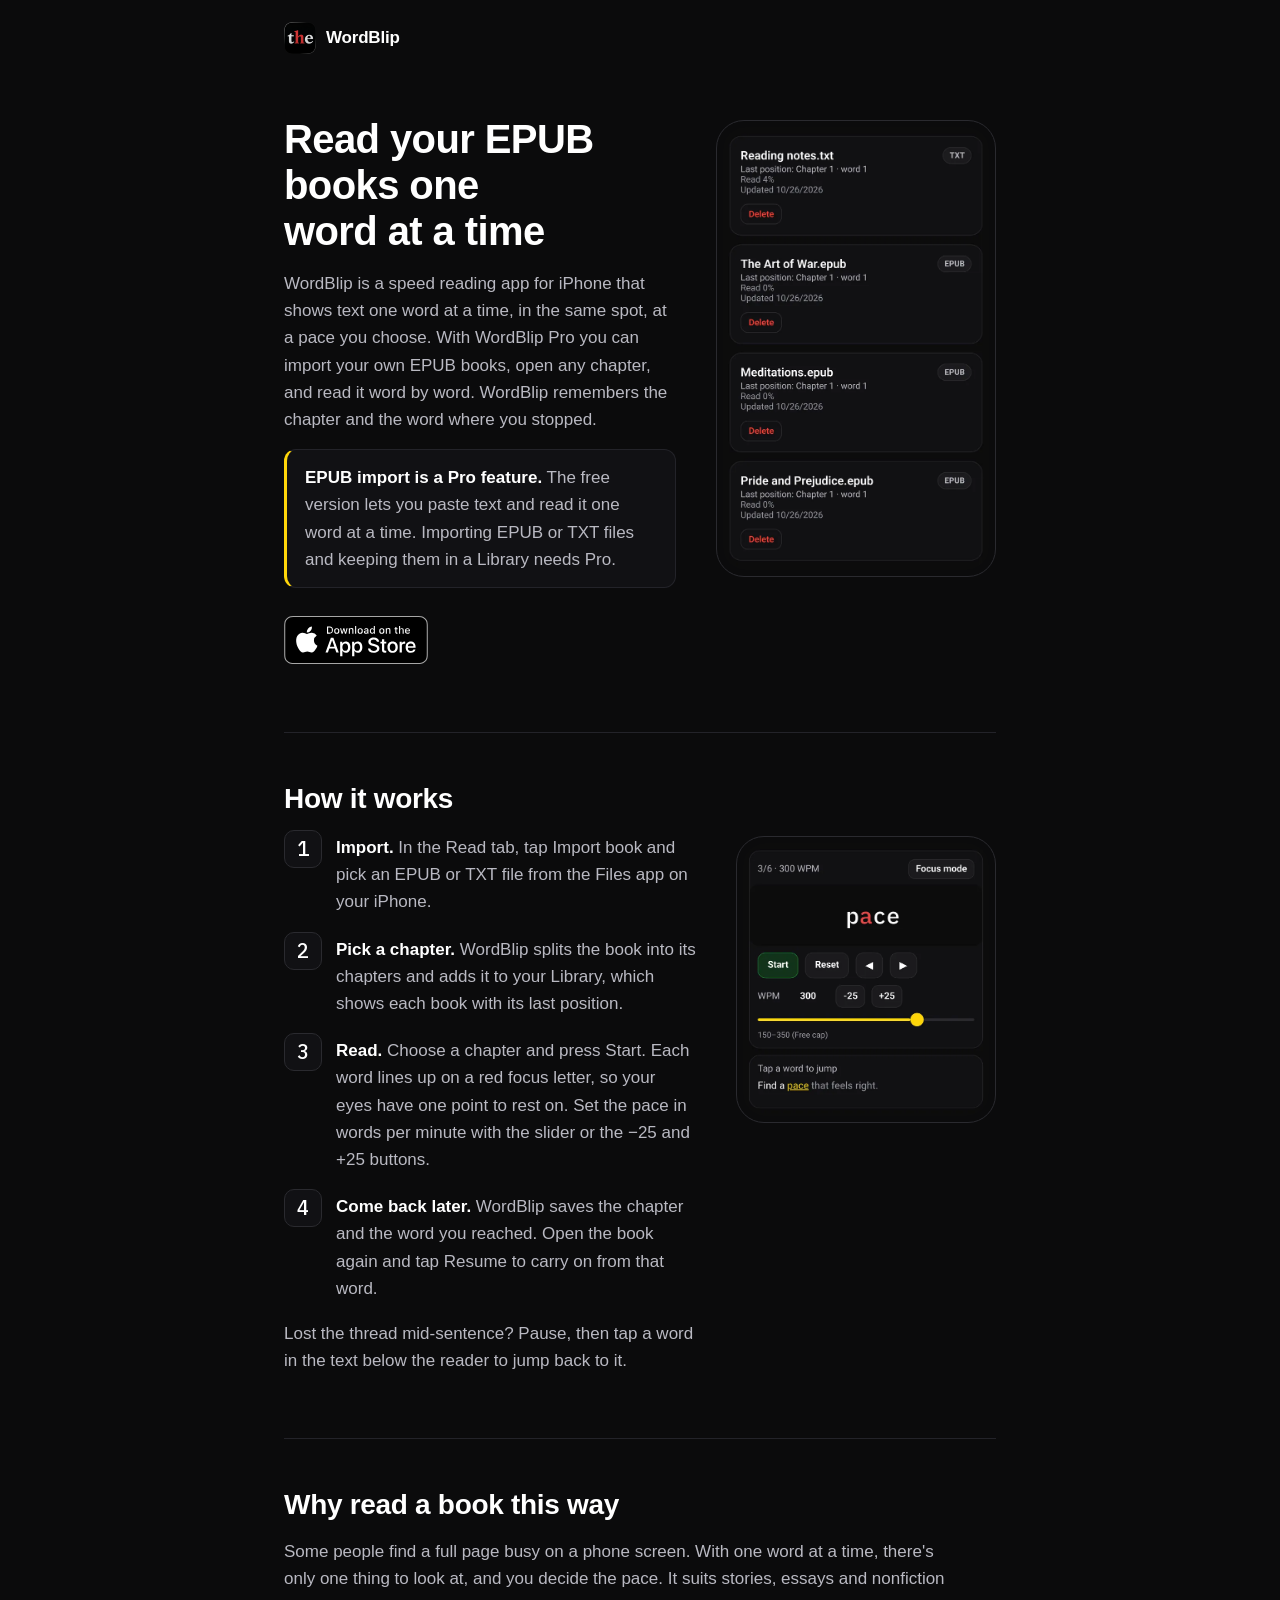
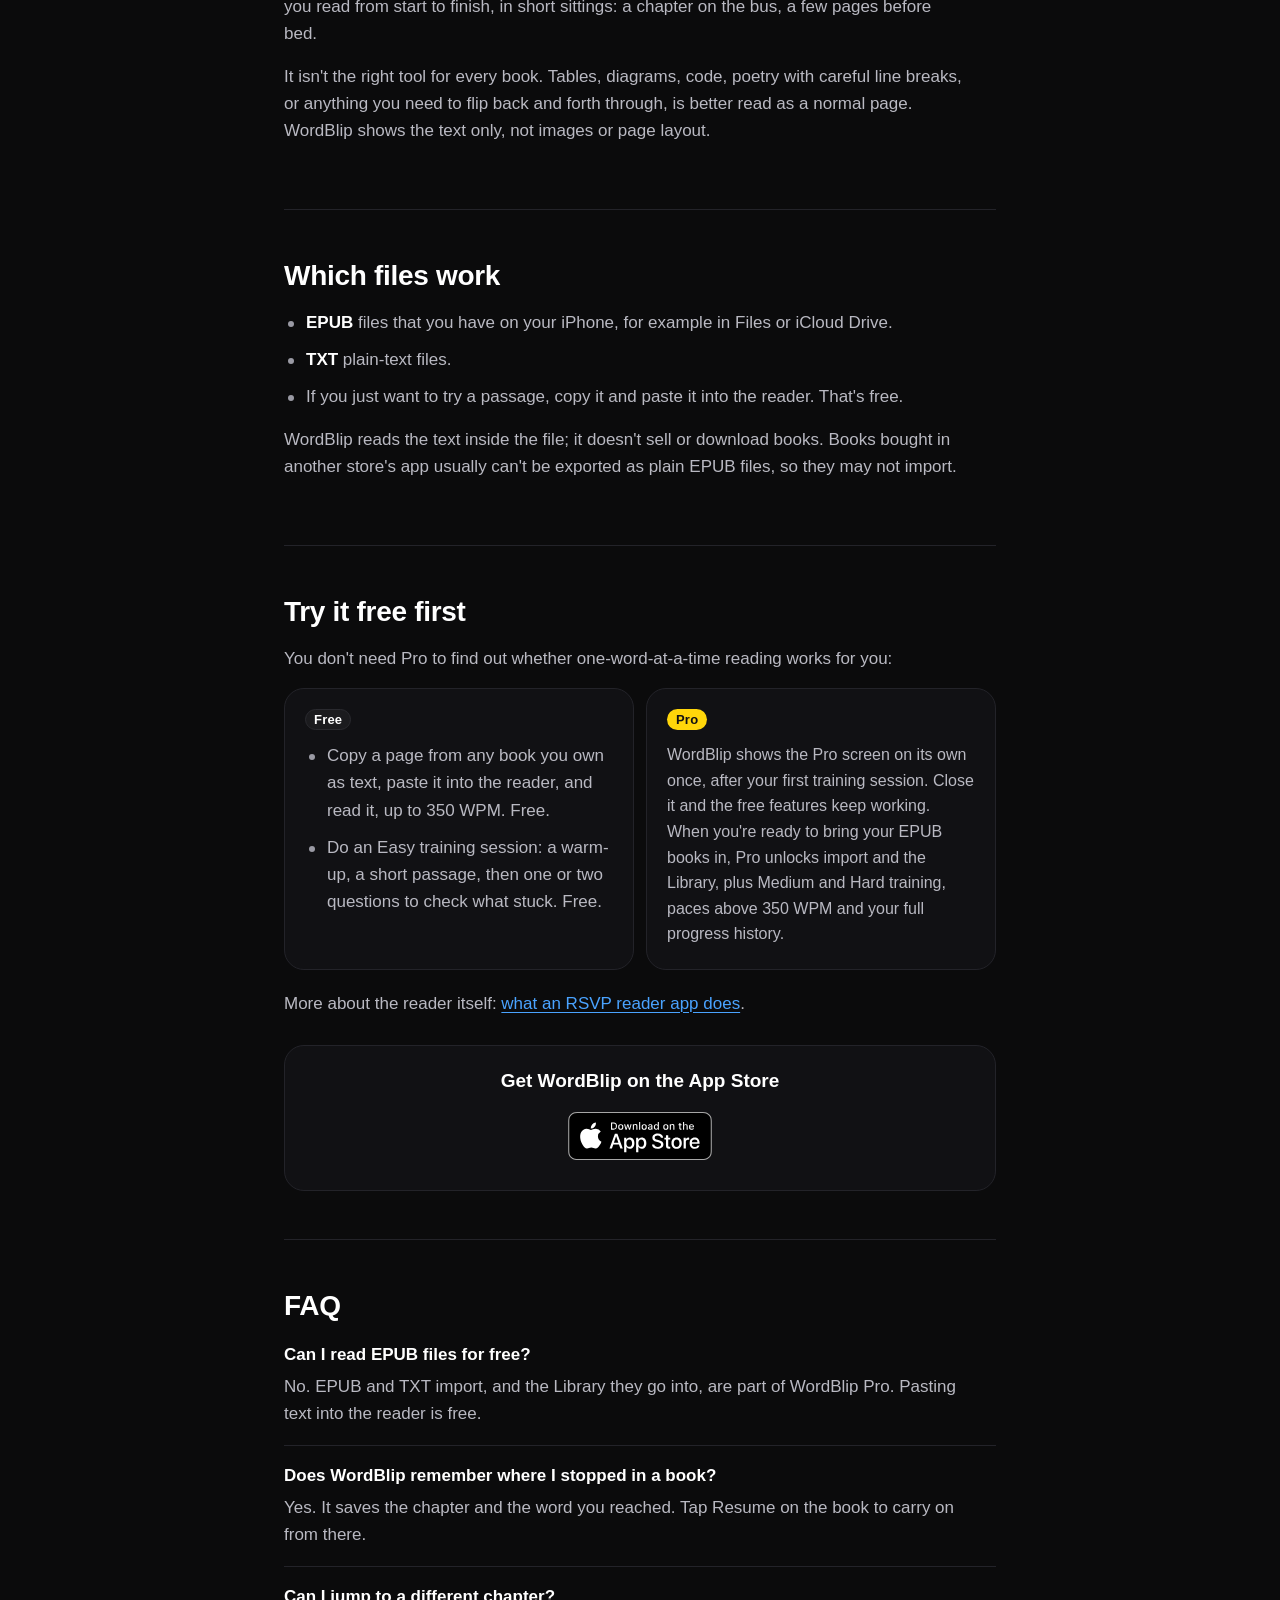
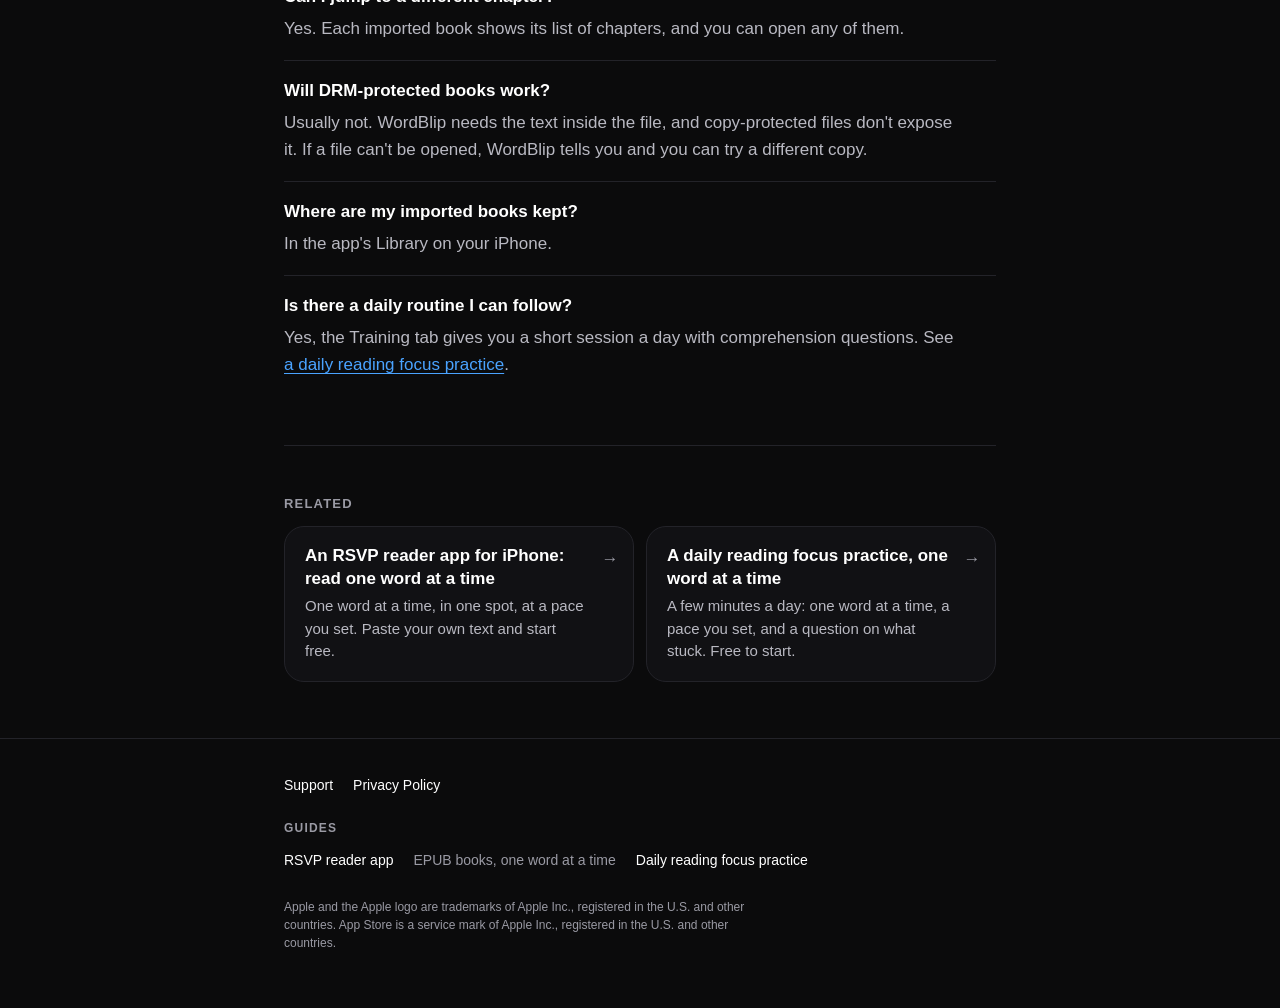
==== epub-speed-reading-app/index.html @ b9a9ed1b "WB-55 Add three guide pages and a Guides row on the home page /rsvp-reader-app/, /epub-speed-reading" ====
<!doctype html>
<html lang="en">
<head>
<meta charset="UTF-8">
<meta name="viewport" content="width=device-width, initial-scale=1.0">
<title>EPUB Speed Reading App: Books One Word at a Time | WordBlip</title>
<meta name="description" content="Import your EPUB books into WordBlip and read them one word at a time on iPhone, with chapters and your place saved. EPUB import is a Pro feature.">
<meta name="theme-color" content="#0b0b0c">
<meta name="apple-itunes-app" content="app-id=6757840712">
<link rel="canonical" href="https://quarezz.github.io/wordblip-pages/epub-speed-reading-app/">
<link rel="icon" type="image/png" href="../favicon.png">
<link rel="apple-touch-icon" href="../apple-touch-icon.png">
<link rel="preload" href="../assets/plex-mono-500.woff2" as="font" type="font/woff2" crossorigin>
<link rel="stylesheet" href="../assets/seo.css">
<meta property="og:type" content="article">
<meta property="og:site_name" content="WordBlip">
<meta property="og:title" content="Read your EPUB books one word at a time">
<meta property="og:description" content="Import an EPUB, pick a chapter, and read it word by word at your own pace. EPUB import is part of WordBlip Pro.">
<meta property="og:url" content="https://quarezz.github.io/wordblip-pages/epub-speed-reading-app/">
<meta property="og:image" content="https://quarezz.github.io/wordblip-pages/epub-speed-reading-app/og.png">
<meta property="og:image:type" content="image/png">
<meta property="og:image:width" content="1200">
<meta property="og:image:height" content="630">
<meta property="og:image:alt" content="The WordBlip Library with imported EPUB books, beside the line: Read your EPUB books one word at a time.">
<meta name="twitter:card" content="summary_large_image">
<meta name="twitter:title" content="Read your EPUB books one word at a time">
<meta name="twitter:description" content="Import an EPUB, pick a chapter, and read it word by word at your own pace. EPUB import is part of WordBlip Pro.">
<meta name="twitter:image" content="https://quarezz.github.io/wordblip-pages/epub-speed-reading-app/og.png">
<meta name="twitter:image:alt" content="The WordBlip Library with imported EPUB books, beside the line: Read your EPUB books one word at a time.">
</head>
<body>
<a class="skip" href="#main">Skip to content</a>
<header class="topbar"><div class="wrap"><a class="brand" href="../"><img src="../assets/img/icon-64.png" width="32" height="32" alt="">WordBlip</a></div></header>
<main id="main" class="wrap">
<section class="hero"><div class="hero-grid"><div><h1 id="top">Read your EPUB books one word at a time</h1><p class="lede">WordBlip is a speed reading app for iPhone that shows text one word at a time, in the same spot, at a pace you choose. With WordBlip Pro you can import your own EPUB books, open any chapter, and read it word by word. WordBlip remembers the chapter and the word where you stopped.</p><div class="callout"><p><strong>EPUB import is a Pro feature.</strong> The free version lets you paste text and read it one word at a time. Importing EPUB or TXT files and keeping them in a Library needs Pro.</p></div><a class="store" href="https://apps.apple.com/us/app/wordblip/id6757840712"><img src="../app-store-badge.svg" width="144" height="48" alt="Download on the App Store"></a></div><figure class="shot"><picture><source type="image/webp" srcset="../assets/img/frame-07.webp"><img src="../assets/img/frame-07.png" width="640" height="1067" fetchpriority="high" decoding="async" alt="The WordBlip Library with four imported books, three EPUB files and one TXT file, each showing its last position."></picture></figure></div></section>
<section class="section" aria-labelledby="how-it-works"><h2 id="how-it-works">How it works</h2><div class="split"><div><ol class="steps"><li><strong>Import.</strong> In the Read tab, tap Import book and pick an EPUB or TXT file from the Files app on your iPhone.</li><li><strong>Pick a chapter.</strong> WordBlip splits the book into its chapters and adds it to your Library, which shows each book with its last position.</li><li><strong>Read.</strong> Choose a chapter and press Start. Each word lines up on a red focus letter, so your eyes have one point to rest on. Set the pace in words per minute with the slider or the −25 and +25 buttons.</li><li><strong>Come back later.</strong> WordBlip saves the chapter and the word you reached. Open the book again and tap Resume to carry on from that word.</li></ol><p>Lost the thread mid-sentence? Pause, then tap a word in the text below the reader to jump back to it.</p></div><figure class="shot shot--sm"><picture><source type="image/webp" srcset="../assets/img/frame-04.webp"><img src="../assets/img/frame-04.png" width="640" height="711" loading="lazy" decoding="async" alt="The WordBlip reader showing the word “pace” with its focus letter a in red, with Start, Reset and the WPM controls at 300."></picture></figure></div></section>
<section class="section" aria-labelledby="why-read-a-book-this-way"><h2 id="why-read-a-book-this-way">Why read a book this way</h2><p>Some people find a full page busy on a phone screen. With one word at a time, there's only one thing to look at, and you decide the pace. It suits stories, essays and nonfiction you read from start to finish, in short sittings: a chapter on the bus, a few pages before bed.</p><p>It isn't the right tool for every book. Tables, diagrams, code, poetry with careful line breaks, or anything you need to flip back and forth through, is better read as a normal page. WordBlip shows the text only, not images or page layout.</p></section>
<section class="section" aria-labelledby="which-files-work"><h2 id="which-files-work">Which files work</h2><ul><li><strong>EPUB</strong> files that you have on your iPhone, for example in Files or iCloud Drive.</li><li><strong>TXT</strong> plain-text files.</li><li>If you just want to try a passage, copy it and paste it into the reader. That's free.</li></ul><p>WordBlip reads the text inside the file; it doesn't sell or download books. Books bought in another store's app usually can't be exported as plain EPUB files, so they may not import.</p></section>
<section class="section" aria-labelledby="try-it-free-first"><h2 id="try-it-free-first">Try it free first</h2><p>You don't need Pro to find out whether one-word-at-a-time reading works for you:</p><div class="plans plans--invite"><div class="plan"><h3 class="plan-head"><span class="pill pill--free">Free</span></h3><ul><li>Copy a page from any book you own as text, paste it into the reader, and read it, up to 350 WPM. Free.</li><li>Do an Easy training session: a warm-up, a short passage, then one or two questions to check what stuck. Free.</li></ul></div><div class="plan"><h3 class="plan-head"><span class="pill">Pro</span></h3><p>WordBlip shows the Pro screen on its own once, after your first training session. Close it and the free features keep working. When you're ready to bring your EPUB books in, Pro unlocks import and the Library, plus Medium and Hard training, paces above 350 WPM and your full progress history.</p></div></div><p>More about the reader itself: <a href="/wordblip-pages/rsvp-reader-app/">what an RSVP reader app does</a>.</p><div class="cta"><p>Get WordBlip on the App Store</p><a class="store" href="https://apps.apple.com/us/app/wordblip/id6757840712"><img src="../app-store-badge.svg" width="144" height="48" alt="Download on the App Store"></a></div></section>
<section class="section" aria-labelledby="faq"><h2 id="faq">FAQ</h2><div class="faq-item"><h3>Can I read EPUB files for free?</h3><p>No. EPUB and TXT import, and the Library they go into, are part of WordBlip Pro. Pasting text into the reader is free.</p></div><div class="faq-item"><h3>Does WordBlip remember where I stopped in a book?</h3><p>Yes. It saves the chapter and the word you reached. Tap Resume on the book to carry on from there.</p></div><div class="faq-item"><h3>Can I jump to a different chapter?</h3><p>Yes. Each imported book shows its list of chapters, and you can open any of them.</p></div><div class="faq-item"><h3>Will DRM-protected books work?</h3><p>Usually not. WordBlip needs the text inside the file, and copy-protected files don't expose it. If a file can't be opened, WordBlip tells you and you can try a different copy.</p></div><div class="faq-item"><h3>Where are my imported books kept?</h3><p>In the app's Library on your iPhone.</p></div><div class="faq-item"><h3>Is there a daily routine I can follow?</h3><p>Yes, the Training tab gives you a short session a day with comprehension questions. See <a href="/wordblip-pages/reading-focus-app/">a daily reading focus practice</a>.</p></div></section>
<nav class="related" aria-labelledby="related-label"><p class="eyebrow" id="related-label">Related</p><ul class="related-grid"><li><a class="related-card" href="/wordblip-pages/rsvp-reader-app/"><span class="t">An RSVP reader app for iPhone: read one word at a time</span><span class="d">One word at a time, in one spot, at a pace you set. Paste your own text and start free.</span><span class="go" aria-hidden="true">→</span></a></li><li><a class="related-card" href="/wordblip-pages/reading-focus-app/"><span class="t">A daily reading focus practice, one word at a time</span><span class="d">A few minutes a day: one word at a time, a pace you set, and a question on what stuck. Free to start.</span><span class="go" aria-hidden="true">→</span></a></li></ul></nav>
</main>
<footer><div class="wrap">
<nav aria-label="Site"><a href="../support.html">Support</a><a href="../privacy.html">Privacy Policy</a></nav>
<p class="foot-label" id="guides-label">Guides</p>
<nav aria-labelledby="guides-label"><a href="../rsvp-reader-app/">RSVP reader app</a><a href="../epub-speed-reading-app/" aria-current="page">EPUB books, one word at a time</a><a href="../reading-focus-app/">Daily reading focus practice</a></nav>
<p class="legal">Apple and the Apple logo are trademarks of Apple Inc., registered in the U.S. and other countries. App Store is a service mark of Apple Inc., registered in the U.S. and other countries.</p>
</div></footer>
</body>
</html>
---- assets/seo.css ----
/* wordblip guide pages: shared styles (rsvp-reader-app, epub-speed-reading-app, reading-focus-app, index Guides row).
   Tokens mirror constants/theme.ts and index.html. Dark only. */
:root {
  color-scheme: dark;
  --bg: #0b0b0c;
  --panel: #111114;
  --panel2: #1b1b1e;
  --text: #ffffff;
  --muted: #b9b9c2;
  --subtle: #9a9aa4;
  --link: #4aa3ff;
  --accent: #ffd60a;
  --on-accent: #111114;
  --pivot: #e54848;
  --border: #232329;
  --border2: #2a2a2f;
  --radius-card: 20px;
  --radius-md: 12px;
  --gutter: 20px;
  --mono: "Plex Mono", ui-monospace, "SF Mono", Menlo, monospace;
}

@font-face {
  font-family: "Plex Mono";
  src: url("./plex-mono-500.woff2") format("woff2");
  font-weight: 500;
  font-display: swap;
}

* { box-sizing: border-box; }

html { -webkit-text-size-adjust: 100%; }

body {
  margin: 0;
  font-family: -apple-system, BlinkMacSystemFont, "Segoe UI", sans-serif;
  background: var(--bg);
  color: var(--text);
  font-size: 17px;
  line-height: 1.6;
  overflow-wrap: break-word;
}

/* Skip link: first tab stop, visible only on focus */
.skip {
  position: absolute;
  left: 12px;
  top: 0;
  transform: translateY(-120%);
  padding: 10px 14px;
  background: var(--accent);
  color: var(--on-accent);
  border-radius: var(--radius-md);
  font-weight: 700;
  text-decoration: none;
  z-index: 2;
}
.skip:focus { transform: translateY(12px); }

:focus-visible {
  outline: 2px solid var(--accent);
  outline-offset: 3px;
}

.wrap {
  max-width: 760px;
  margin: 0 auto;
  padding: 0 var(--gutter);
}

/* ---------- Top bar ---------- */
.topbar .wrap {
  display: flex;
  align-items: center;
  min-height: 64px;
}
.brand {
  display: inline-flex;
  align-items: center;
  gap: 10px;
  min-height: 44px;
  color: var(--text);
  text-decoration: none;
  font-weight: 700;
  font-size: 17px;
  letter-spacing: -0.2px;
  border-radius: 10px;
}
.brand img { width: 32px; height: 32px; border-radius: 8px; display: block; }

/* ---------- Type ---------- */
h1 {
  margin: 0 0 16px;
  font-size: 32px;
  line-height: 1.15;
  letter-spacing: -0.4px;
  font-weight: 800;
  text-wrap: balance;
}
h2 {
  margin: 0 0 16px;
  font-size: 24px;
  line-height: 1.25;
  letter-spacing: -0.3px;
  font-weight: 800;
  text-wrap: balance;
}
h3 {
  margin: 0 0 6px;
  font-size: 17px;
  line-height: 1.4;
  font-weight: 700;
}
p { margin: 0 0 16px; color: var(--muted); max-width: 40em; }
p strong, li strong { color: var(--text); font-weight: 700; }
main a:not(.store):not(.related-card) {
  color: var(--link);
  text-decoration: underline;
  text-underline-offset: 3px;
  text-decoration-thickness: 1px;
}
main a:not(.store):not(.related-card):hover { text-decoration-thickness: 2px; }

/* ---------- Hero ---------- */
.hero { padding: 24px 0 8px; }
.hero-grid { display: grid; gap: 8px; }
.lede { font-size: 1em; }
.hero .shot { margin: 16px auto 0; }

/* Apple badge: official artwork, 48px tall at every size, >= 12px clear space (index.html rule) */
.store {
  display: inline-block;
  margin: 4px 0 0;
  padding: 12px 0;
  line-height: 0;
  border-radius: 9px;
}
.store img { display: block; width: 144px; height: 48px; }
.store:focus-visible { outline-offset: -4px; }

/* EPUB page: calm, visible Pro callout (panel + accent left border) */
.callout {
  margin: 4px 0 12px;
  padding: 14px 16px 14px 18px;
  background: var(--panel);
  border: 1px solid var(--border);
  border-left: 3px solid var(--accent);
  border-radius: var(--radius-md);
  max-width: 40em;
}
.callout p { margin: 0; }

/* ---------- Screenshots ---------- */
.shot {
  margin: 28px auto;
  width: 100%;
  max-width: 300px;
  background: var(--bg);
  border: 1px solid var(--border2);
  border-radius: 28px;
  padding: 6px;
}
.shot picture, .shot img {
  display: block;
  width: 100%;
  height: auto;
  border-radius: 22px;
}
/* image fail: alt text shows in place, readable, on the dark frame */
.shot img { color: var(--subtle); font-size: 15px; line-height: 1.4; background: var(--panel); }
.shot--sm { max-width: 260px; }

/* ---------- Sections ---------- */
.section { padding: 40px 0 8px; border-top: 1px solid var(--border); margin-top: 32px; }
.section:first-of-type { border-top: 0; }

ul, ol { margin: 0 0 16px; padding: 0; max-width: 40em; }
ul { list-style: none; }
ul li { position: relative; padding-left: 22px; margin: 0 0 10px; color: var(--muted); }
ul li::before {
  content: "";
  position: absolute;
  left: 4px;
  top: 0.72em;
  width: 6px;
  height: 6px;
  border-radius: 999px;
  background: var(--subtle);
}

/* Numbered steps: large mono numerals, one column */
ol.steps { list-style: none; counter-reset: step; }
ol.steps li {
  counter-increment: step;
  position: relative;
  padding: 2px 0 0 52px;
  margin: 0 0 18px;
  color: var(--muted);
  min-height: 40px;
}
ol.steps li::before {
  content: counter(step);
  position: absolute;
  left: 0;
  top: -2px;
  width: 36px;
  height: 36px;
  display: grid;
  place-items: center;
  font-family: var(--mono);
  font-weight: 500;
  font-size: 20px;
  line-height: 1;
  color: var(--text);
  background: var(--panel);
  border: 1px solid var(--border2);
  border-radius: 10px;
}
/* The reading-focus routine is the centrepiece: a bit more air, one line per step */
ol.steps--feature li { padding-top: 4px; margin-bottom: 22px; }
ol.steps--feature li::before { width: 40px; height: 40px; font-size: 22px; color: var(--accent); }
ol.steps--feature { padding-left: 0; }

/* Deliberately low-key list ("without an app" tips) */
.quiet ul li { color: var(--muted); }
.quiet ul li strong { font-weight: 600; color: #dcdce2; }
.quiet h2 { font-size: 22px; }
/* closing line after the routine: no streak, nothing resets */
.coda { margin-top: 4px; padding-left: 52px; color: var(--subtle); font-size: 16px; }

/* ---------- Free and Pro ---------- */
.plans { display: grid; gap: 12px; margin: 8px 0 20px; }
.plan {
  background: var(--panel);
  border: 1px solid var(--border);
  border-radius: var(--radius-card);
  padding: 20px 20px 6px;
}
.plan-head { display: flex; align-items: center; gap: 8px; margin: 0 0 12px; font-size: 17px; }
.plan ul { margin-bottom: 12px; }
.plan p { font-size: 16px; }
.pill {
  display: inline-block;
  padding: 1px 9px;
  border-radius: 999px;
  background: var(--accent);
  color: var(--on-accent);
  font-size: 13px;
  font-weight: 800;
  line-height: 1.5;
  letter-spacing: 0.2px;
}
.pill--free { background: var(--panel2); color: var(--text); border: 1px solid var(--border2); padding: 0 8px; }
.invite {
  background: var(--panel);
  border: 1px solid var(--border);
  border-radius: var(--radius-card);
  padding: 24px 20px 8px;
}

/* ---------- CTA ---------- */
.cta {
  margin: 28px 0 0;
  padding: 22px 20px 10px;
  background: var(--panel);
  border: 1px solid var(--border);
  border-radius: var(--radius-card);
  text-align: center;
}
.cta p { margin: 0 auto 2px; color: var(--text); font-weight: 700; font-size: 19px; line-height: 1.35; }

/* ---------- FAQ (open by default) ---------- */
.faq-item { padding: 18px 0 4px; border-top: 1px solid var(--border); }
.faq-item:first-of-type { border-top: 0; padding-top: 4px; }
.faq-item p { margin-bottom: 14px; }

/* ---------- Related / Guides ---------- */
.related { padding: 40px 0 8px; margin-top: 32px; border-top: 1px solid var(--border); }
.eyebrow {
  margin: 0 0 12px;
  font-size: 13px;
  font-weight: 700;
  letter-spacing: 1.2px;
  text-transform: uppercase;
  color: var(--subtle);
}
.related-grid { display: grid; gap: 12px; margin: 0; padding: 0; list-style: none; max-width: none; }
.related-grid li { padding: 0; margin: 0; }
.related-grid li::before { display: none; }
.related-card {
  display: block;
  height: 100%;
  min-height: 44px;
  padding: 18px 44px 18px 20px;
  position: relative;
  background: var(--panel);
  border: 1px solid var(--border);
  border-radius: var(--radius-card);
  color: var(--text);
  text-decoration: none;
}
.related-card:hover { border-color: #3a3a42; }
.related-card .t { display: block; font-weight: 700; line-height: 1.35; margin-bottom: 4px; }
.related-card .d { display: block; color: var(--muted); font-size: 15px; line-height: 1.5; }
.related-card .go {
  position: absolute;
  right: 18px;
  top: 18px;
  color: var(--subtle);
  font-family: var(--mono);
  font-size: 17px;
}

/* ---------- Live one-word demo (page 1) ---------- */
.demo {
  margin: 8px 0 24px;
  background: var(--panel);
  border: 1px solid var(--border);
  border-radius: var(--radius-card);
  padding: 14px 14px 12px;
}
.demo-stage {
  position: relative;
  height: 128px;
  background: var(--bg);
  border-radius: 14px;
  overflow: hidden;
}
.demo-stage::before, .demo-stage::after {
  content: "";
  position: absolute;
  left: 50%;
  width: 2px;
  height: 14px;
  margin-left: -1px;
  background: var(--border2);
}
.demo-stage::before { top: 14px; }
.demo-stage::after { bottom: 14px; }
.word {
  position: absolute;
  left: 50%;
  top: 50%;
  transform: translate(-50%, -54%);
  font-family: var(--mono);
  font-weight: 500;
  font-size: 44px;
  line-height: 1;
  white-space: nowrap;
}
.word .b { position: absolute; right: 100%; text-align: right; }
.word .p { color: var(--pivot); }
.word .a { position: absolute; left: 100%; }
.demo-bar { min-height: 56px; display: flex; align-items: center; justify-content: space-between; gap: 12px; padding-top: 12px; }
.demo-note { margin: 0; font-size: 15px; color: var(--subtle); }
.btn {
  min-height: 44px;
  min-width: 88px;
  padding: 0 18px;
  border-radius: var(--radius-md);
  border: 1px solid var(--border2);
  background: var(--panel2);
  color: var(--text);
  font: inherit;
  font-weight: 700;
  font-size: 16px;
  cursor: pointer;
}
.btn:hover { border-color: #3a3a42; }
.btn[hidden] { display: none; }

/* ---------- Footer ---------- */
footer { margin-top: 48px; border-top: 1px solid var(--border); }
footer .wrap { padding-top: 24px; padding-bottom: 56px; color: var(--subtle); font-size: 14px; }
footer nav { display: flex; flex-wrap: wrap; column-gap: 20px; margin-bottom: 4px; }
footer nav a {
  display: inline-block;
  padding: 11px 0;
  color: var(--text);
  text-decoration: none;
  line-height: 22px;
}
footer nav a:hover { text-decoration: underline; }
footer nav a[aria-current="page"] { color: var(--subtle); }
.foot-label { margin: 12px 0 0; font-size: 12px; font-weight: 700; letter-spacing: 1.2px; text-transform: uppercase; color: var(--subtle); }
.legal { margin: 16px 0 0; font-size: 12px; line-height: 1.5; color: var(--subtle); }

.sr-only {
  position: absolute; width: 1px; height: 1px; padding: 0; margin: -1px;
  overflow: hidden; clip: rect(0 0 0 0); white-space: nowrap; border: 0;
}

/* ---------- Desktop ---------- */
@media (min-width: 640px) {
  .plans { grid-template-columns: 1fr 1fr; }
  .related-grid { grid-template-columns: 1fr 1fr; }
  .related-grid--3 { grid-template-columns: 1fr; }
}
@media (min-width: 880px) {
  .quiet h2 { font-size: 24px; }
  :root { --gutter: 24px; }
  .topbar .wrap { min-height: 76px; }
  .hero { padding-top: 40px; }
  .hero-grid { grid-template-columns: minmax(0, 1fr) 280px; gap: 40px; align-items: start; }
  .hero .shot { margin: 4px 0 0; max-width: 280px; }
  h1 { font-size: 40px; letter-spacing: -0.6px; }
  h2 { font-size: 28px; }
  .section, .related { padding-top: 48px; margin-top: 40px; }
  .section .shot { margin: 32px 0; }
  .split { display: grid; grid-template-columns: minmax(0, 1fr) 260px; gap: 40px; align-items: start; }
  .split .shot { margin-top: 4px; }
  .related-grid--3 { grid-template-columns: 1fr 1fr 1fr; }
}

@media (prefers-reduced-motion: reduce) {
  *, *::before, *::after { transition: none !important; animation: none !important; scroll-behavior: auto !important; }
}

/* ---------- Unexpected direction B: "One spot" (opt-in: <body class="dir-b">) ---------- */
.dir-b h2 { font-family: var(--mono); font-weight: 500; letter-spacing: -0.5px; font-size: 23px; }
.dir-b h2 .p { color: var(--pivot); }
/* every heading's focus letter lands on one axis (4.5ch in), marked by the reader's tick */
.dir-b h2 { position: relative; padding-top: 24px; }
.dir-b h2::before { content: ""; position: absolute; top: 0; left: 4.5ch; width: 2px; height: 14px; margin-left: -1px; background: var(--border2); }
.dir-b .hero-b .demo { margin: 4px 0 24px; padding: 0; border: 0; background: none; }
.dir-b .hero-b .demo-stage { height: 220px; border: 1px solid var(--border); border-radius: 24px; background: var(--panel); }
.dir-b .hero-b .word { font-size: 54px; }
.dir-b .hero-b .demo-bar { padding: 12px 2px 0; }
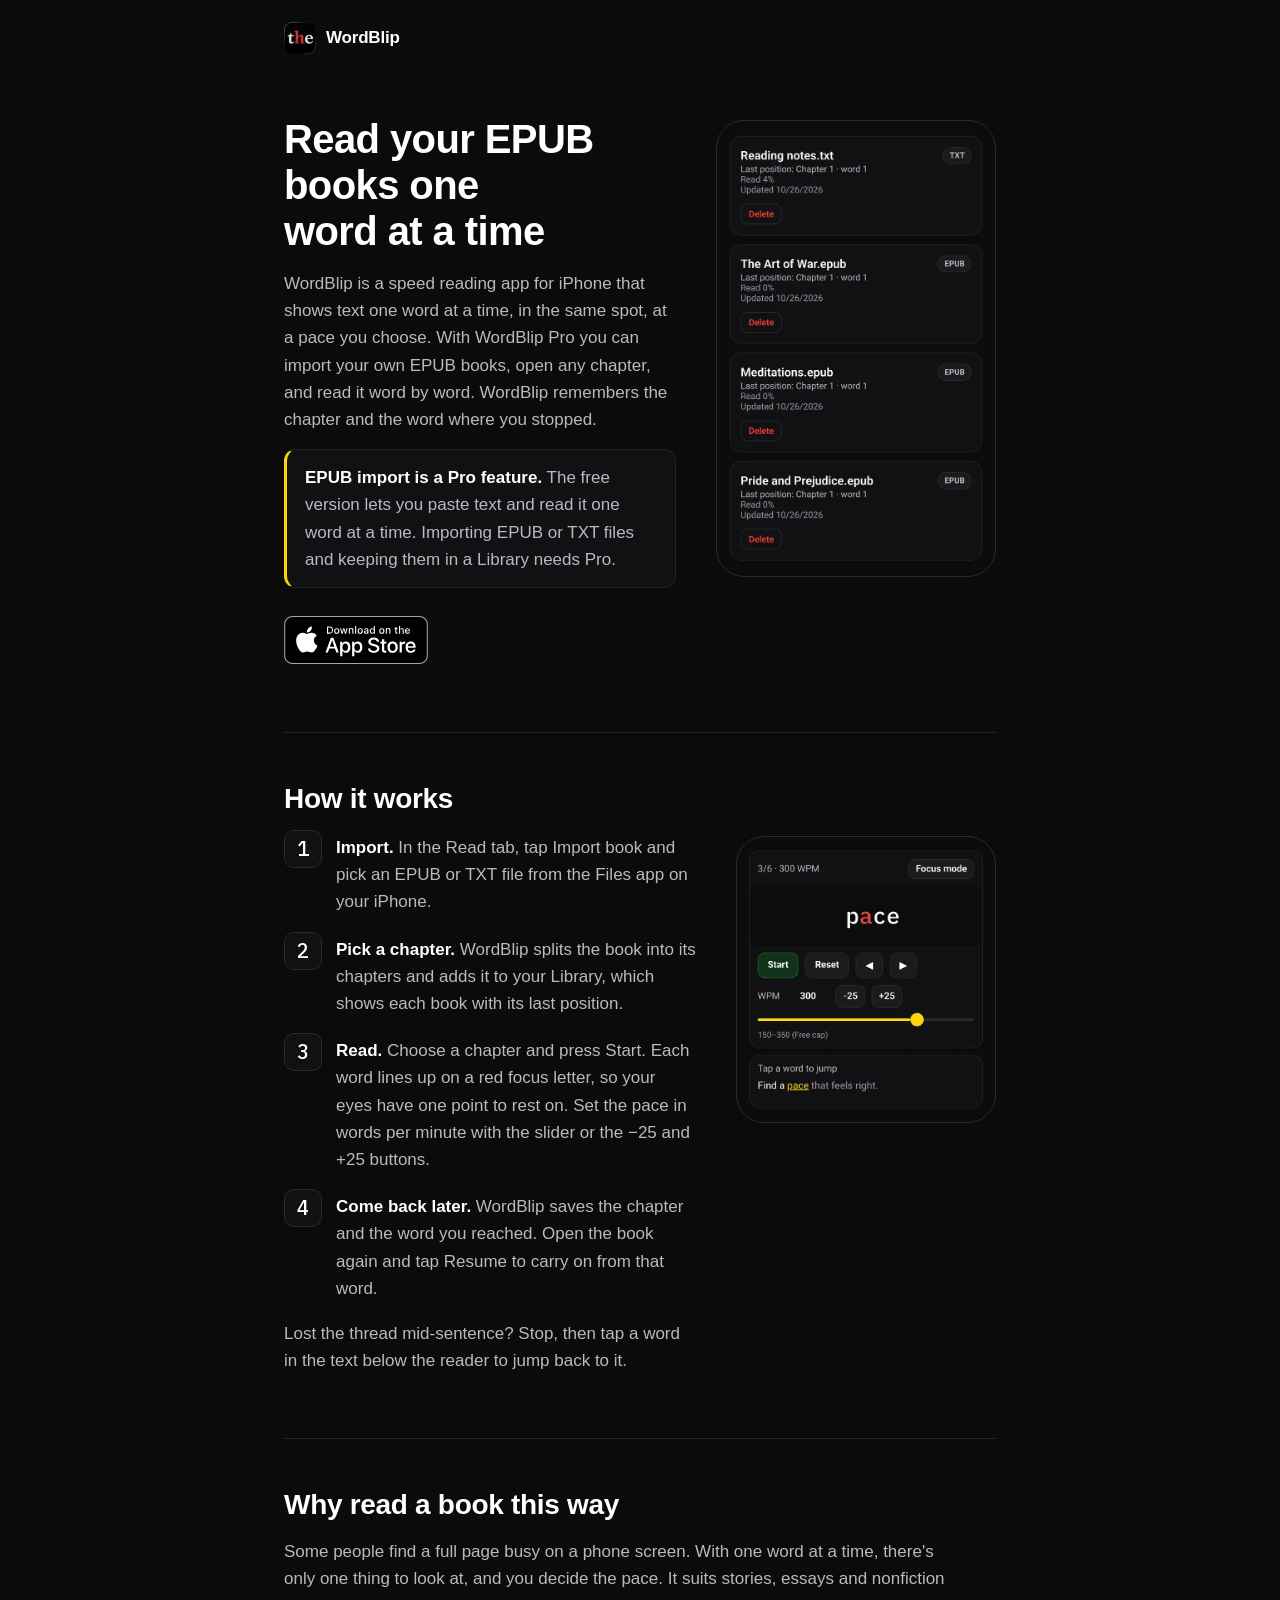
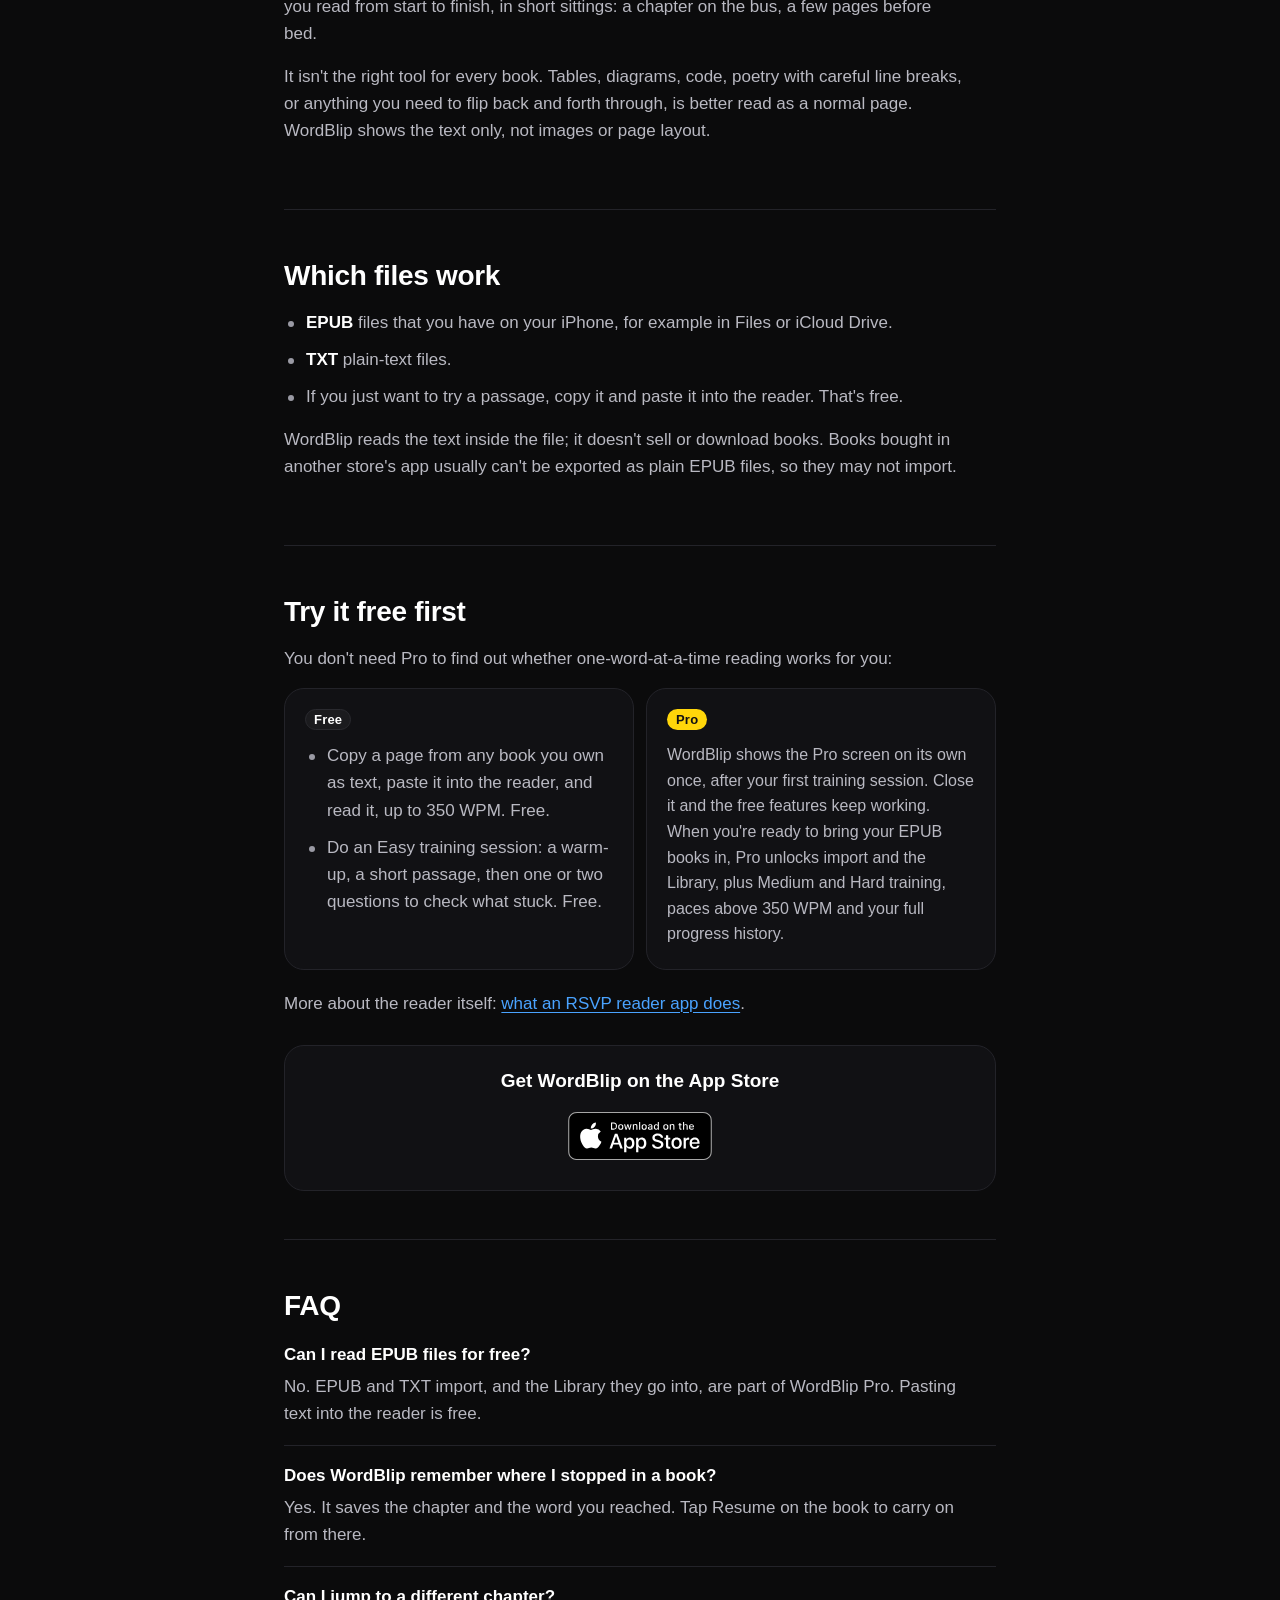
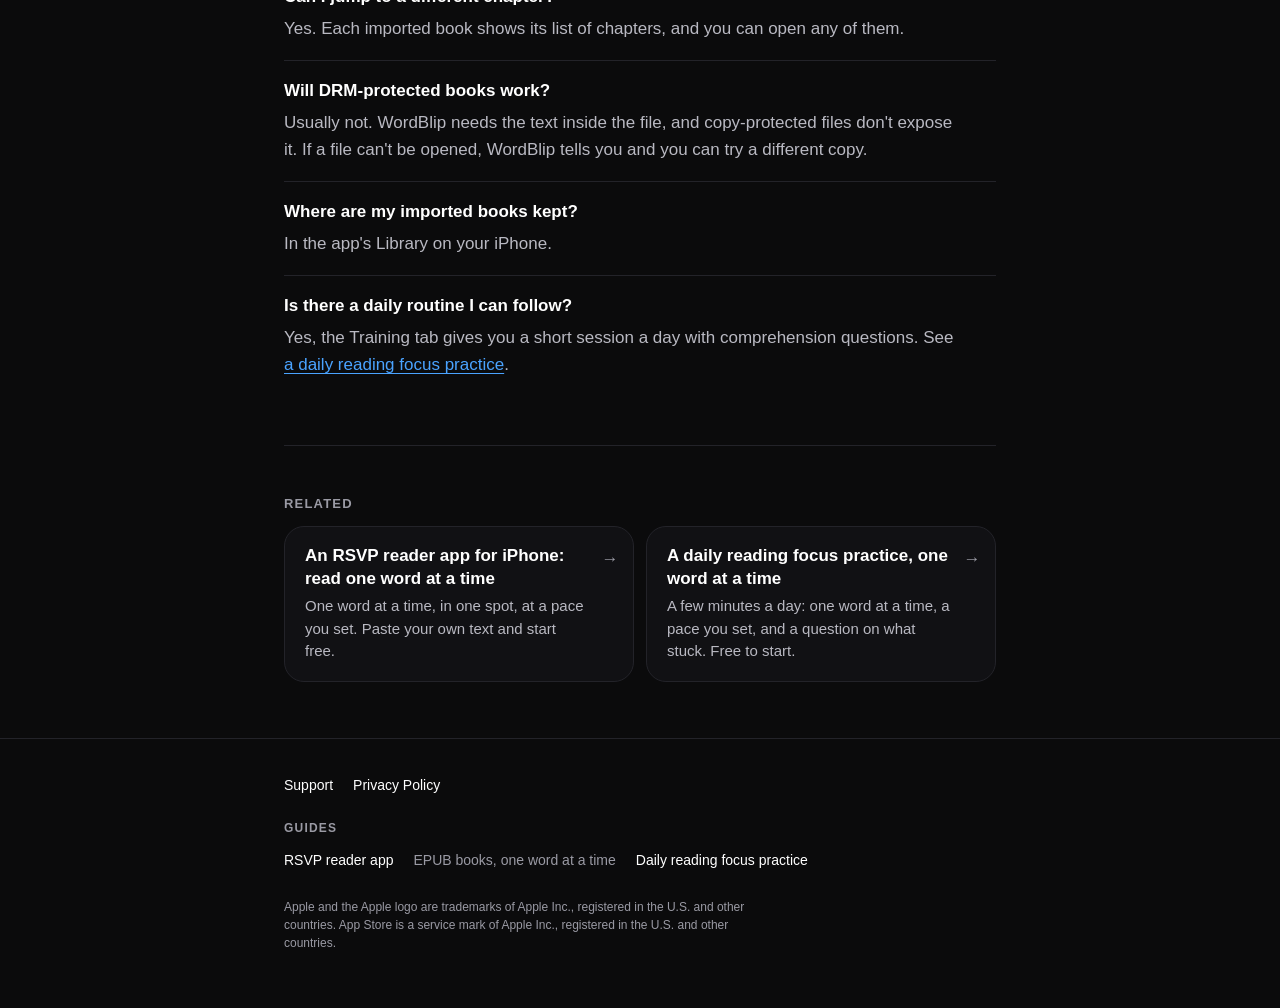
==== commit c28ec193: "WB-55 Fix category claim and footer nav label Take the Designer's updated index.html and reading-foc" ====
--- a/epub-speed-reading-app/index.html
+++ b/epub-speed-reading-app/index.html
@@ -33,7 +33,7 @@
 <header class="topbar"><div class="wrap"><a class="brand" href="../"><img src="../assets/img/icon-64.png" width="32" height="32" alt="">WordBlip</a></div></header>
 <main id="main" class="wrap">
 <section class="hero"><div class="hero-grid"><div><h1 id="top">Read your EPUB books one word at a time</h1><p class="lede">WordBlip is a speed reading app for iPhone that shows text one word at a time, in the same spot, at a pace you choose. With WordBlip Pro you can import your own EPUB books, open any chapter, and read it word by word. WordBlip remembers the chapter and the word where you stopped.</p><div class="callout"><p><strong>EPUB import is a Pro feature.</strong> The free version lets you paste text and read it one word at a time. Importing EPUB or TXT files and keeping them in a Library needs Pro.</p></div><a class="store" href="https://apps.apple.com/us/app/wordblip/id6757840712"><img src="../app-store-badge.svg" width="144" height="48" alt="Download on the App Store"></a></div><figure class="shot"><picture><source type="image/webp" srcset="../assets/img/frame-07.webp"><img src="../assets/img/frame-07.png" width="640" height="1067" fetchpriority="high" decoding="async" alt="The WordBlip Library with four imported books, three EPUB files and one TXT file, each showing its last position."></picture></figure></div></section>
-<section class="section" aria-labelledby="how-it-works"><h2 id="how-it-works">How it works</h2><div class="split"><div><ol class="steps"><li><strong>Import.</strong> In the Read tab, tap Import book and pick an EPUB or TXT file from the Files app on your iPhone.</li><li><strong>Pick a chapter.</strong> WordBlip splits the book into its chapters and adds it to your Library, which shows each book with its last position.</li><li><strong>Read.</strong> Choose a chapter and press Start. Each word lines up on a red focus letter, so your eyes have one point to rest on. Set the pace in words per minute with the slider or the −25 and +25 buttons.</li><li><strong>Come back later.</strong> WordBlip saves the chapter and the word you reached. Open the book again and tap Resume to carry on from that word.</li></ol><p>Lost the thread mid-sentence? Pause, then tap a word in the text below the reader to jump back to it.</p></div><figure class="shot shot--sm"><picture><source type="image/webp" srcset="../assets/img/frame-04.webp"><img src="../assets/img/frame-04.png" width="640" height="711" loading="lazy" decoding="async" alt="The WordBlip reader showing the word “pace” with its focus letter a in red, with Start, Reset and the WPM controls at 300."></picture></figure></div></section>
+<section class="section" aria-labelledby="how-it-works"><h2 id="how-it-works">How it works</h2><div class="split"><div><ol class="steps"><li><strong>Import.</strong> In the Read tab, tap Import book and pick an EPUB or TXT file from the Files app on your iPhone.</li><li><strong>Pick a chapter.</strong> WordBlip splits the book into its chapters and adds it to your Library, which shows each book with its last position.</li><li><strong>Read.</strong> Choose a chapter and press Start. Each word lines up on a red focus letter, so your eyes have one point to rest on. Set the pace in words per minute with the slider or the −25 and +25 buttons.</li><li><strong>Come back later.</strong> WordBlip saves the chapter and the word you reached. Open the book again and tap Resume to carry on from that word.</li></ol><p>Lost the thread mid-sentence? Stop, then tap a word in the text below the reader to jump back to it.</p></div><figure class="shot shot--sm"><picture><source type="image/webp" srcset="../assets/img/frame-04.webp"><img src="../assets/img/frame-04.png" width="640" height="711" loading="lazy" decoding="async" alt="The WordBlip reader showing the word “pace” with its focus letter a in red, with Start, Reset and the WPM controls at 300."></picture></figure></div></section>
 <section class="section" aria-labelledby="why-read-a-book-this-way"><h2 id="why-read-a-book-this-way">Why read a book this way</h2><p>Some people find a full page busy on a phone screen. With one word at a time, there's only one thing to look at, and you decide the pace. It suits stories, essays and nonfiction you read from start to finish, in short sittings: a chapter on the bus, a few pages before bed.</p><p>It isn't the right tool for every book. Tables, diagrams, code, poetry with careful line breaks, or anything you need to flip back and forth through, is better read as a normal page. WordBlip shows the text only, not images or page layout.</p></section>
 <section class="section" aria-labelledby="which-files-work"><h2 id="which-files-work">Which files work</h2><ul><li><strong>EPUB</strong> files that you have on your iPhone, for example in Files or iCloud Drive.</li><li><strong>TXT</strong> plain-text files.</li><li>If you just want to try a passage, copy it and paste it into the reader. That's free.</li></ul><p>WordBlip reads the text inside the file; it doesn't sell or download books. Books bought in another store's app usually can't be exported as plain EPUB files, so they may not import.</p></section>
 <section class="section" aria-labelledby="try-it-free-first"><h2 id="try-it-free-first">Try it free first</h2><p>You don't need Pro to find out whether one-word-at-a-time reading works for you:</p><div class="plans plans--invite"><div class="plan"><h3 class="plan-head"><span class="pill pill--free">Free</span></h3><ul><li>Copy a page from any book you own as text, paste it into the reader, and read it, up to 350 WPM. Free.</li><li>Do an Easy training session: a warm-up, a short passage, then one or two questions to check what stuck. Free.</li></ul></div><div class="plan"><h3 class="plan-head"><span class="pill">Pro</span></h3><p>WordBlip shows the Pro screen on its own once, after your first training session. Close it and the free features keep working. When you're ready to bring your EPUB books in, Pro unlocks import and the Library, plus Medium and Hard training, paces above 350 WPM and your full progress history.</p></div></div><p>More about the reader itself: <a href="/wordblip-pages/rsvp-reader-app/">what an RSVP reader app does</a>.</p><div class="cta"><p>Get WordBlip on the App Store</p><a class="store" href="https://apps.apple.com/us/app/wordblip/id6757840712"><img src="../app-store-badge.svg" width="144" height="48" alt="Download on the App Store"></a></div></section>
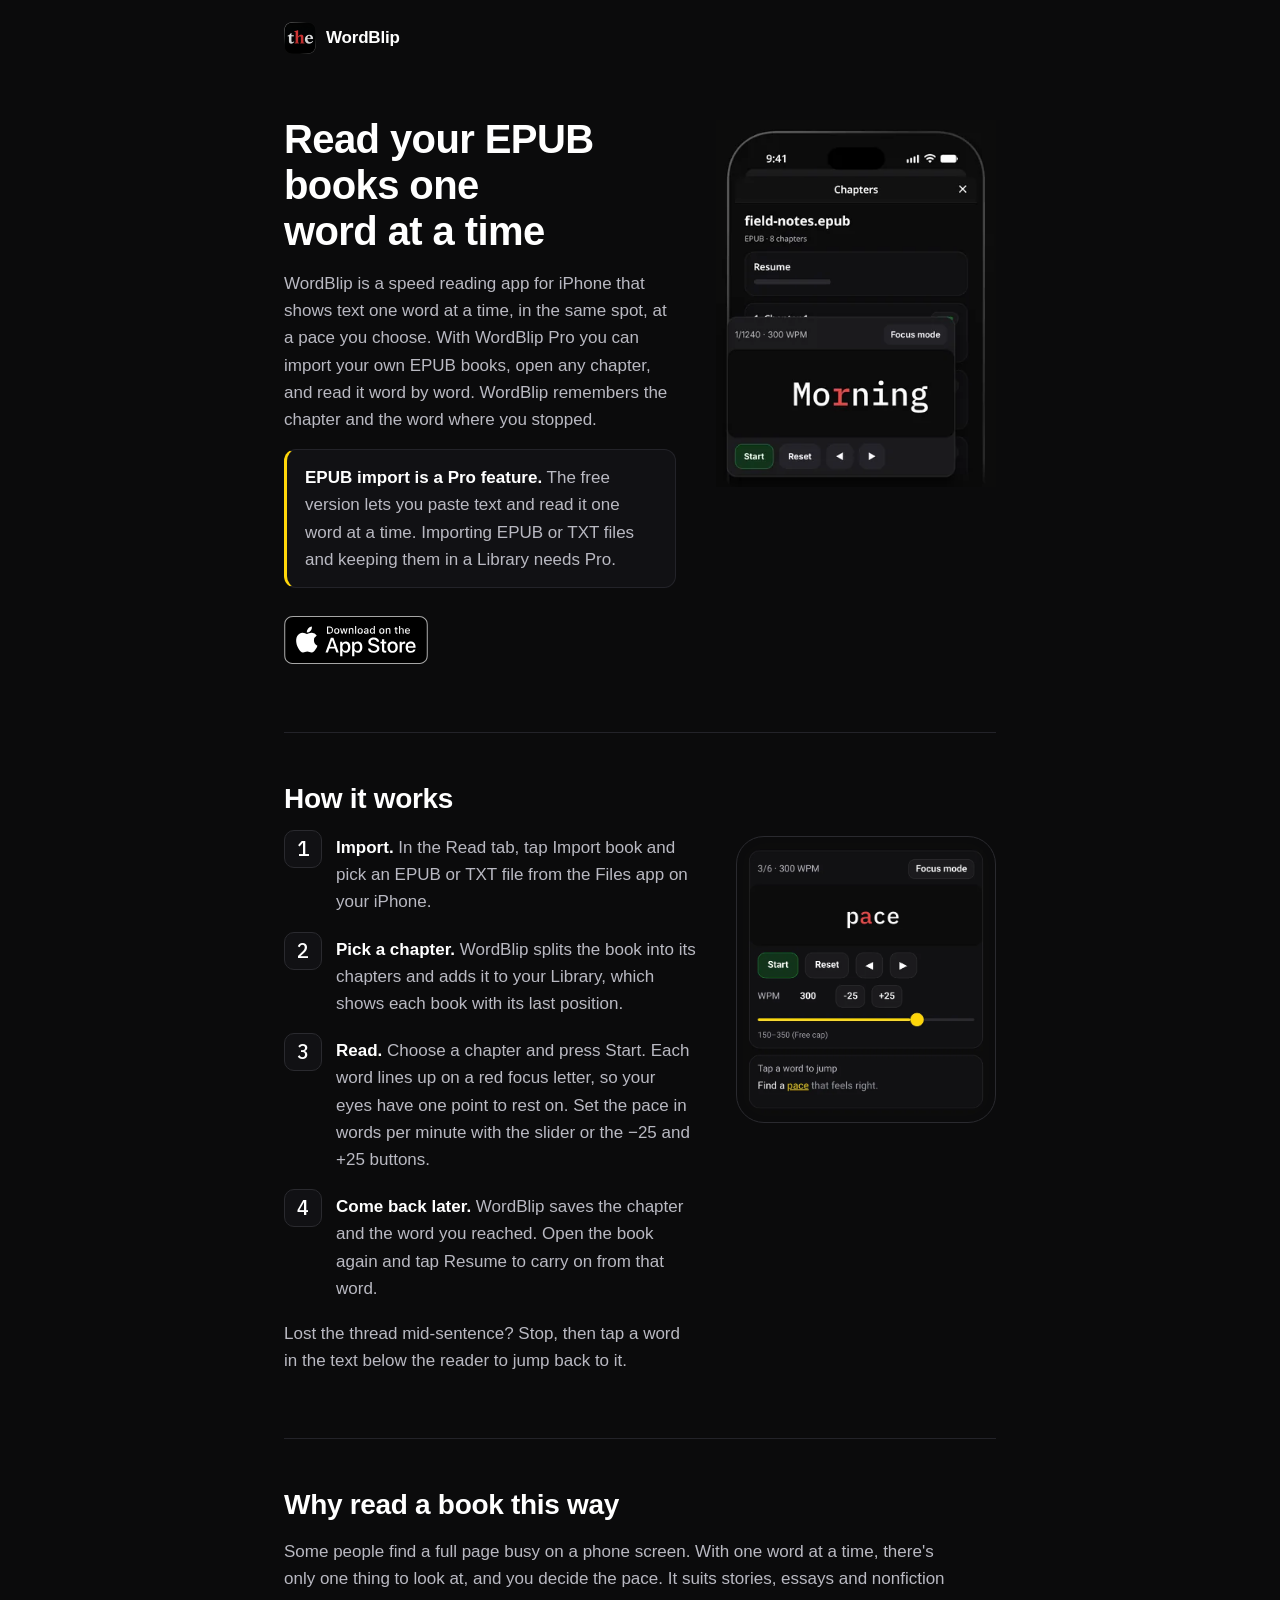
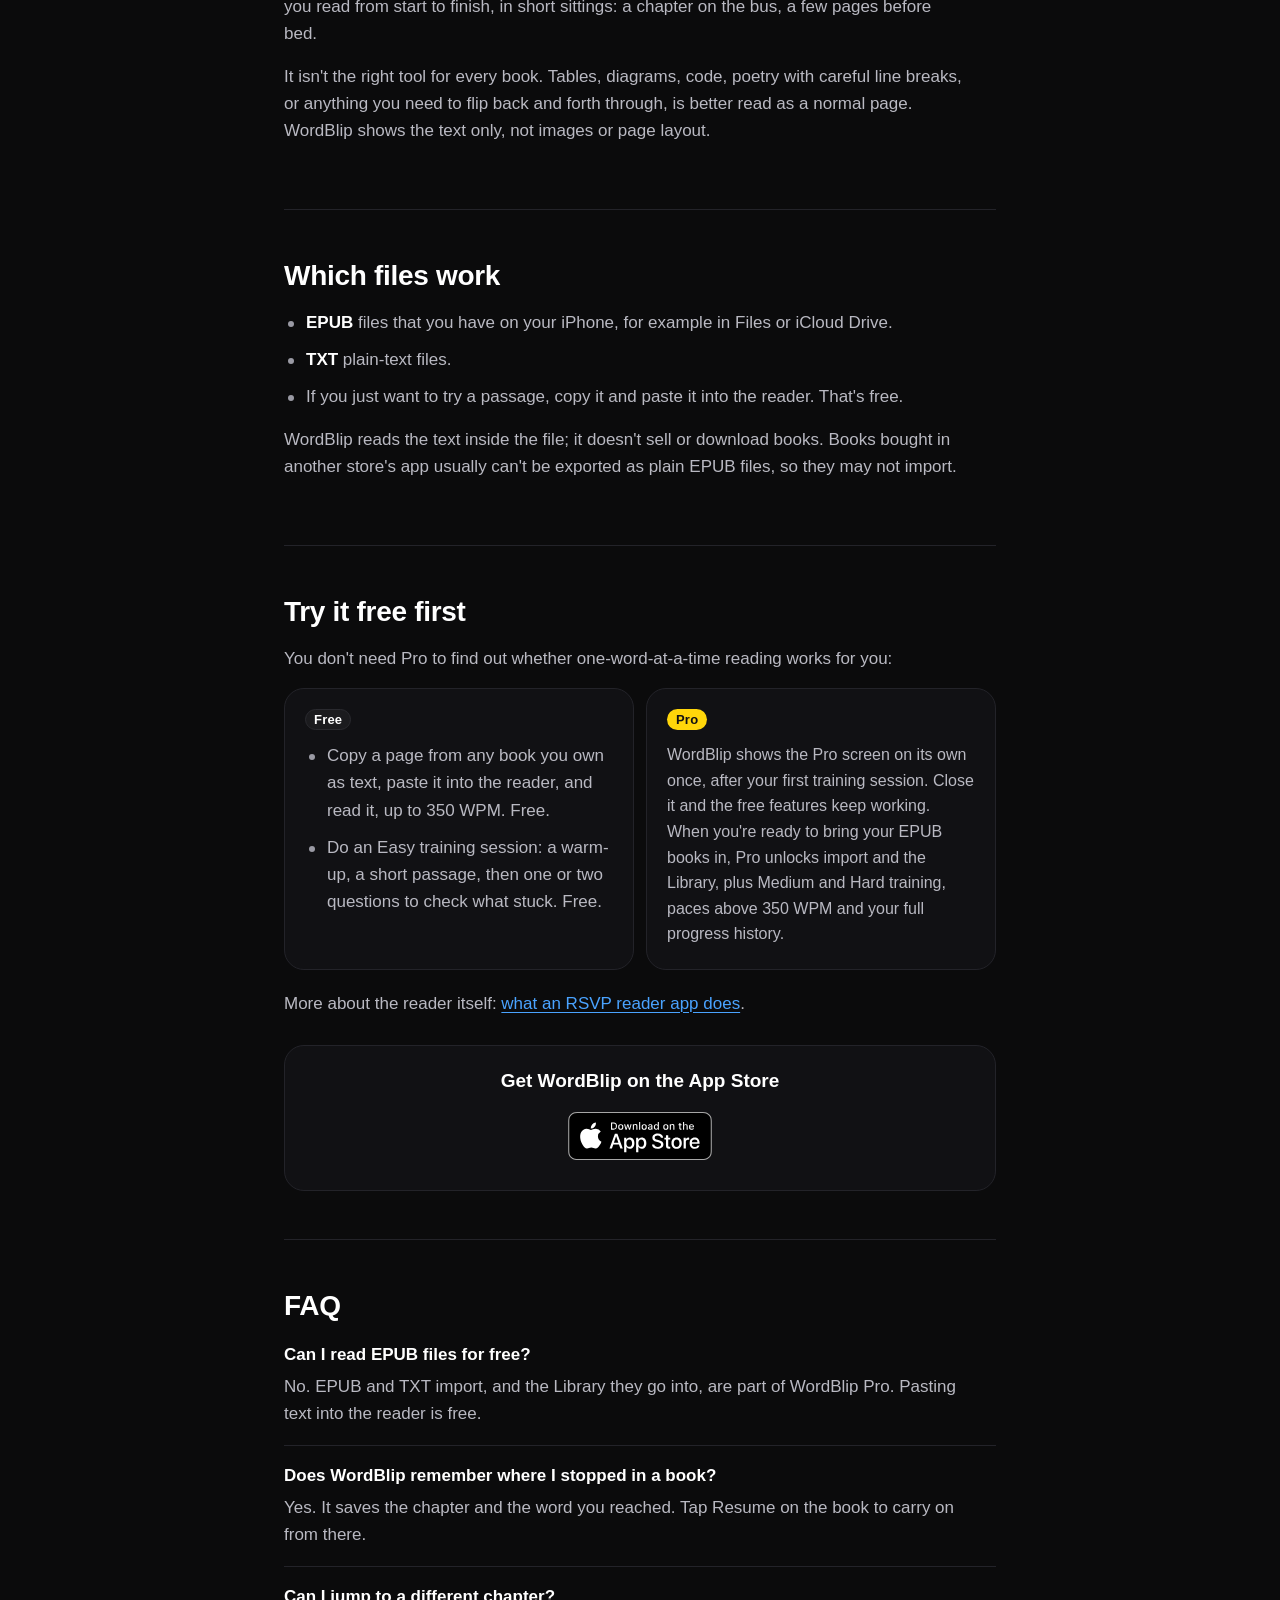
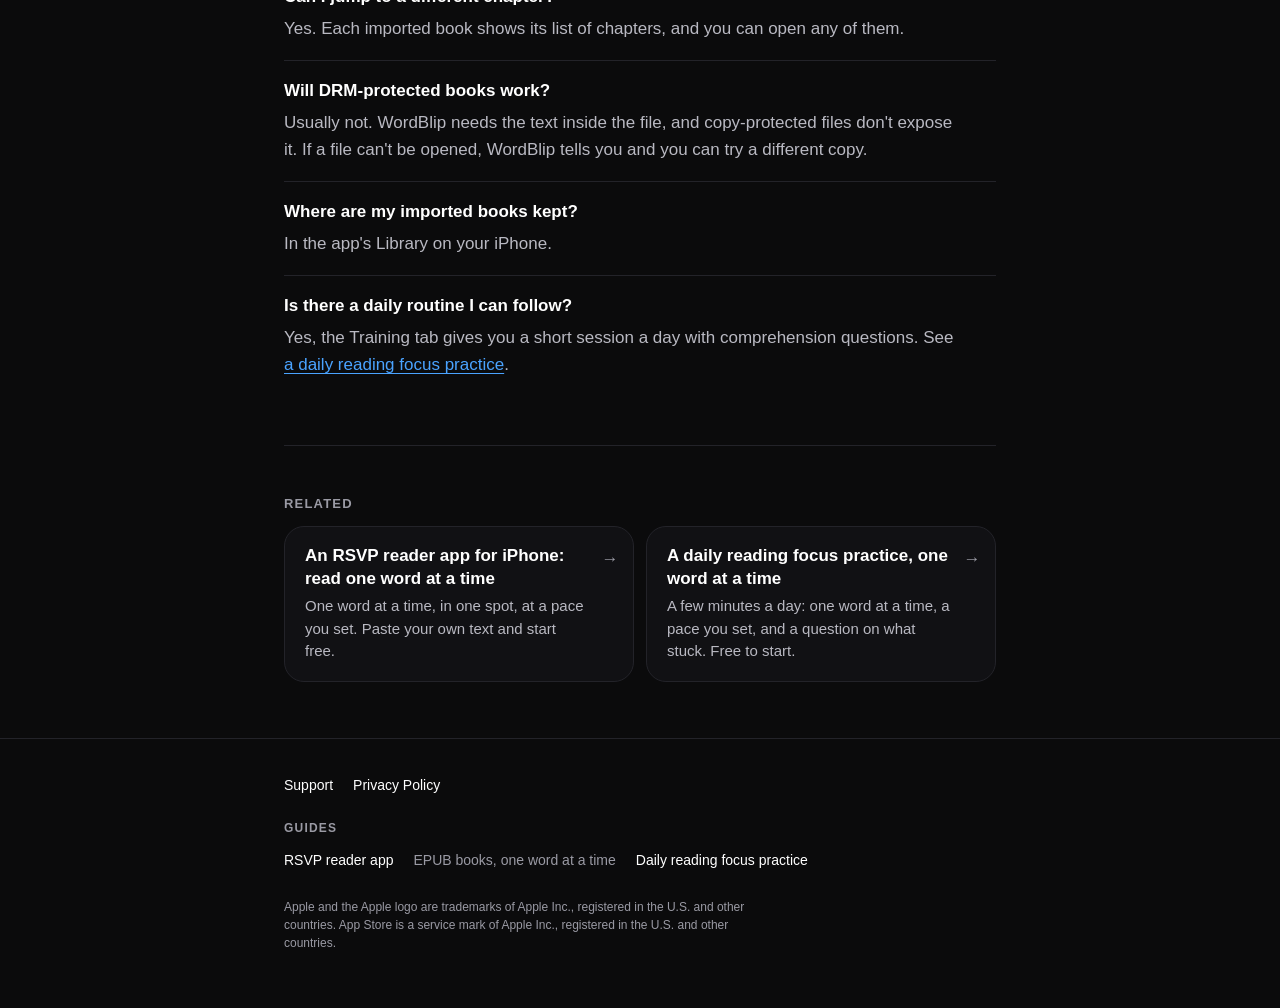
==== commit 137074c9: "WB-59 Hero visuals for the three SEO pages The RSVP page gets the four stacked words, and the EPUB a" ====
--- a/epub-speed-reading-app/index.html
+++ b/epub-speed-reading-app/index.html
@@ -32,7 +32,7 @@
 <a class="skip" href="#main">Skip to content</a>
 <header class="topbar"><div class="wrap"><a class="brand" href="../"><img src="../assets/img/icon-64.png" width="32" height="32" alt="">WordBlip</a></div></header>
 <main id="main" class="wrap">
-<section class="hero"><div class="hero-grid"><div><h1 id="top">Read your EPUB books one word at a time</h1><p class="lede">WordBlip is a speed reading app for iPhone that shows text one word at a time, in the same spot, at a pace you choose. With WordBlip Pro you can import your own EPUB books, open any chapter, and read it word by word. WordBlip remembers the chapter and the word where you stopped.</p><div class="callout"><p><strong>EPUB import is a Pro feature.</strong> The free version lets you paste text and read it one word at a time. Importing EPUB or TXT files and keeping them in a Library needs Pro.</p></div><a class="store" href="https://apps.apple.com/us/app/wordblip/id6757840712"><img src="../app-store-badge.svg" width="144" height="48" alt="Download on the App Store"></a></div><figure class="shot"><picture><source type="image/webp" srcset="../assets/img/frame-07.webp"><img src="../assets/img/frame-07.png" width="640" height="1067" fetchpriority="high" decoding="async" alt="The WordBlip Library with four imported books, three EPUB files and one TXT file, each showing its last position."></picture></figure></div></section>
+<section class="hero"><div class="hero-grid"><div><h1 id="top">Read your EPUB books one word at a time</h1><p class="lede">WordBlip is a speed reading app for iPhone that shows text one word at a time, in the same spot, at a pace you choose. With WordBlip Pro you can import your own EPUB books, open any chapter, and read it word by word. WordBlip remembers the chapter and the word where you stopped.</p><div class="callout"><p><strong>EPUB import is a Pro feature.</strong> The free version lets you paste text and read it one word at a time. Importing EPUB or TXT files and keeping them in a Library needs Pro.</p></div><a class="store" href="https://apps.apple.com/us/app/wordblip/id6757840712"><img src="../app-store-badge.svg" width="144" height="48" alt="Download on the App Store"></a></div><figure class="shot shot--hero"><picture><source type="image/webp" srcset="../assets/img/hero-epub-354.webp 354w, ../assets/img/hero-epub-708.webp 708w" sizes="(min-width: 880px) 280px, min(340px, calc(100vw - 40px))"><img src="../assets/img/hero-epub-708.png" srcset="../assets/img/hero-epub-354.png 354w, ../assets/img/hero-epub-708.png 708w" sizes="(min-width: 880px) 280px, min(340px, calc(100vw - 40px))" width="708" height="928" fetchpriority="high" decoding="async" alt="The chapter list of an EPUB book in WordBlip with a Resume card, and in front of it the reader opening a chapter at its first word, “Morning”, with its focus letter r in red."></picture></figure></div></section>
 <section class="section" aria-labelledby="how-it-works"><h2 id="how-it-works">How it works</h2><div class="split"><div><ol class="steps"><li><strong>Import.</strong> In the Read tab, tap Import book and pick an EPUB or TXT file from the Files app on your iPhone.</li><li><strong>Pick a chapter.</strong> WordBlip splits the book into its chapters and adds it to your Library, which shows each book with its last position.</li><li><strong>Read.</strong> Choose a chapter and press Start. Each word lines up on a red focus letter, so your eyes have one point to rest on. Set the pace in words per minute with the slider or the −25 and +25 buttons.</li><li><strong>Come back later.</strong> WordBlip saves the chapter and the word you reached. Open the book again and tap Resume to carry on from that word.</li></ol><p>Lost the thread mid-sentence? Stop, then tap a word in the text below the reader to jump back to it.</p></div><figure class="shot shot--sm"><picture><source type="image/webp" srcset="../assets/img/frame-04.webp"><img src="../assets/img/frame-04.png" width="640" height="711" loading="lazy" decoding="async" alt="The WordBlip reader showing the word “pace” with its focus letter a in red, with Start, Reset and the WPM controls at 300."></picture></figure></div></section>
 <section class="section" aria-labelledby="why-read-a-book-this-way"><h2 id="why-read-a-book-this-way">Why read a book this way</h2><p>Some people find a full page busy on a phone screen. With one word at a time, there's only one thing to look at, and you decide the pace. It suits stories, essays and nonfiction you read from start to finish, in short sittings: a chapter on the bus, a few pages before bed.</p><p>It isn't the right tool for every book. Tables, diagrams, code, poetry with careful line breaks, or anything you need to flip back and forth through, is better read as a normal page. WordBlip shows the text only, not images or page layout.</p></section>
 <section class="section" aria-labelledby="which-files-work"><h2 id="which-files-work">Which files work</h2><ul><li><strong>EPUB</strong> files that you have on your iPhone, for example in Files or iCloud Drive.</li><li><strong>TXT</strong> plain-text files.</li><li>If you just want to try a passage, copy it and paste it into the reader. That's free.</li></ul><p>WordBlip reads the text inside the file; it doesn't sell or download books. Books bought in another store's app usually can't be exported as plain EPUB files, so they may not import.</p></section>
--- a/assets/seo.css
+++ b/assets/seo.css
@@ -426,3 +426,11 @@
 .dir-b .hero-b .demo-stage { height: 220px; border: 1px solid var(--border); border-radius: 24px; background: var(--panel); }
 .dir-b .hero-b .word { font-size: 54px; }
 .dir-b .hero-b .demo-bar { padding: 12px 2px 0; }
+
+/* ---------- Hero visual (phone scene) ---------- */
+/* The scene carries its own phone, so the hero drops the screenshot frame. */
+.shot--hero { max-width: 340px; padding: 0; border: 0; border-radius: 0; background: none; }
+.shot--hero picture, .shot--hero img { border-radius: 0; }
+@media (min-width: 880px) {
+  .hero .shot--hero { max-width: 280px; }
+}
